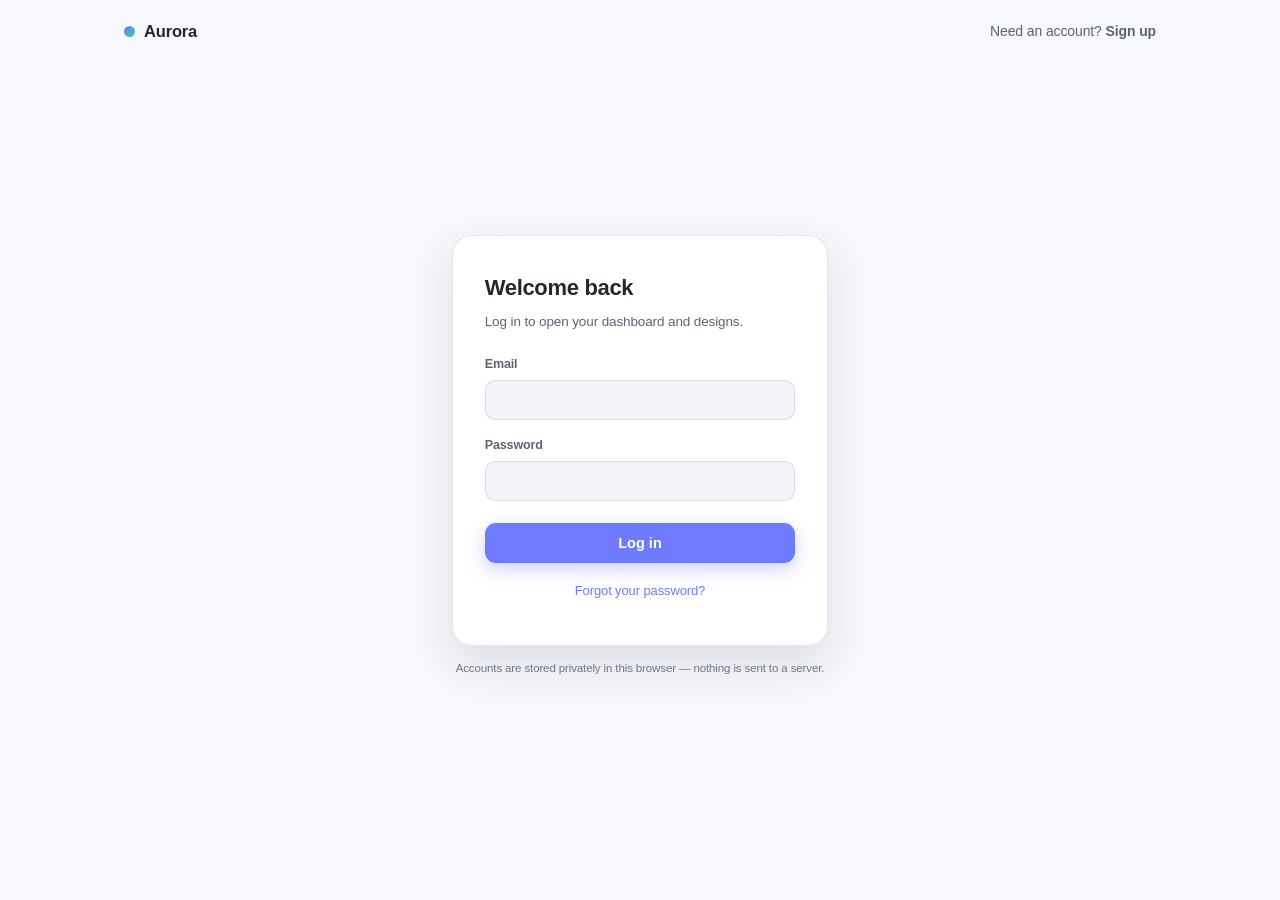
==== WebApp/dashboard.html @ ae80bba2 "Turn WebApp into a complete public site: landing, auth flow, dashboard - Sanitized for public use: r" ====
<!DOCTYPE html>
<html lang="en">
<head>
<meta charset="UTF-8">
<meta name="viewport" content="width=device-width, initial-scale=1.0">
<meta name="color-scheme" content="light dark">
<title>Dashboard — Aurora</title>
<link rel="stylesheet" href="aurora.css">
<script src="auth.js"></script>
</head>
<body>
<nav class="site-nav">
  <a class="brand" href="index.html"><span class="dot"></span>Aurora</a>
  <span class="grow"></span>
  <a class="nav-link" href="editor.html">Open editor</a>
  <button class="btn btn-ghost" id="signout" style="padding:8px 16px;font-size:13px;">Sign out</button>
</nav>

<main class="dash">
  <div class="dash-hero">
    <h1 id="greeting">Welcome</h1>
    <p>Everything you build is saved automatically in this browser.</p>
  </div>

  <div class="stat-row" aria-label="Your workspace at a glance">
    <div class="stat"><div class="num" id="stat-templates">0</div><div class="lbl">Saved templates</div></div>
    <div class="stat"><div class="num" id="stat-blocks">0</div><div class="lbl">Custom blocks</div></div>
    <div class="stat"><div class="num" id="stat-presets">0</div><div class="lbl">UTM presets</div></div>
    <div class="stat"><div class="num" id="stat-tabs">0</div><div class="lbl">Open files</div></div>
  </div>

  <div class="dash-section-label">Create</div>
  <div class="action-grid">
    <a class="action-card" href="editor.html">
      <span class="ico"><svg viewBox="0 0 24 24" fill="none" stroke="currentColor" stroke-width="1.8"><rect x="3" y="4" width="18" height="16" rx="2.5"/><path d="M3 9h18M8 13h4" stroke-linecap="round"/></svg></span>
      <h3>Visual builder</h3>
      <p>Drag-and-drop blocks — hero, products, buttons — no HTML needed.</p>
    </a>
    <a class="action-card" href="editor.html">
      <span class="ico"><svg viewBox="0 0 24 24" fill="none" stroke="currentColor" stroke-width="1.8"><path d="M8 4l-5 8 5 8M16 4l5 8-5 8" stroke-linecap="round" stroke-linejoin="round"/></svg></span>
      <h3>Code editor</h3>
      <p>Full HTML/CSS/JS editing with IntelliSense and live preview.</p>
    </a>
    <a class="action-card" href="editor.html">
      <span class="ico"><svg viewBox="0 0 24 24" fill="none" stroke="currentColor" stroke-width="1.8"><rect x="3" y="3" width="7" height="7" rx="1.6"/><rect x="14" y="3" width="7" height="7" rx="1.6"/><rect x="3" y="14" width="7" height="7" rx="1.6"/><rect x="14" y="14" width="7" height="7" rx="1.6"/></svg></span>
      <h3>Template library</h3>
      <p>Start from a professional layout, or reuse one of your saved designs.</p>
    </a>
    <a class="action-card" href="editor.html">
      <span class="ico"><svg viewBox="0 0 24 24" fill="none" stroke="currentColor" stroke-width="1.8"><path d="M10 14a5 5 0 007.1 0l2.4-2.4a5 5 0 00-7.1-7.1L11 5.9M14 10a5 5 0 00-7.1 0l-2.4 2.4a5 5 0 007.1 7.1L13 18.1" stroke-linecap="round"/></svg></span>
      <h3>UTM builder</h3>
      <p>Generate consistent campaign links with your saved presets.</p>
    </a>
  </div>

  <div class="dash-section-label">Account</div>
  <div class="account-row">
    <span class="avatar" id="avatar">A</span>
    <div class="grow">
      <div class="name" id="acct-name">—</div>
      <div class="email" id="acct-email">—</div>
    </div>
    <button class="btn btn-ghost" id="signout2" style="padding:8px 16px;font-size:13px;">Sign out</button>
  </div>
</main>

<footer class="site-footer">
  <span>Aurora — the zero-install email studio.</span>
  <a href="https://github.com/Badyyan/HTML-editor" rel="noopener">Source on GitHub</a>
</footer>

<script>
(function () {
  const session = AuroraAuth.requireAuth('dashboard.html');
  if (!session) return;

  document.getElementById('greeting').textContent =
    `Welcome back, ${session.name.split(' ')[0]}`;
  document.getElementById('acct-name').textContent = session.name;
  document.getElementById('acct-email').textContent = session.email;
  document.getElementById('avatar').textContent =
    (session.name.trim()[0] || 'A').toUpperCase();

  // Workspace stats come from the editor's own store.
  let store = {};
  try { store = JSON.parse(localStorage.getItem('aurora-editor.v1') || '{}'); } catch {}
  document.getElementById('stat-templates').textContent = (store.templates || []).length;
  document.getElementById('stat-blocks').textContent = (store.myBlocks || []).length;
  document.getElementById('stat-presets').textContent = (store.utmPresets || []).length;
  document.getElementById('stat-tabs').textContent = (store.session?.tabs || []).length;

  const signOut = () => { AuroraAuth.logout(); location.href = 'index.html'; };
  document.getElementById('signout').addEventListener('click', signOut);
  document.getElementById('signout2').addEventListener('click', signOut);
})();
</script>
</body>
</html>
---- WebApp/aurora.css ----
/* Aurora site styles — shared by landing, auth, and dashboard pages.
   Same token system as the editor so the whole product feels like one thing. */

:root {
  --accent: #6e7bff;
  --accent-hover: #5b69f2;
  --accent-ink: #ffffff;
  --live: #35d0a0;
  --warn: #f2b84b;
  --danger: #ef6b6b;
  --ui-font: -apple-system, BlinkMacSystemFont, "SF Pro Text", "Segoe UI", Roboto, sans-serif;
  --code-font: ui-monospace, "SF Mono", SFMono-Regular, Menlo, Consolas, monospace;
}

:root, :root[data-theme="dark"] {
  --bg: #101218;
  --bg-deep: #0b0d12;
  --fg: #d9dfe8;
  --fg-dim: #8b93a3;
  --panel: #191c24;
  --border: rgba(255, 255, 255, 0.09);
  --field: #13161d;
  --shadow: 0 18px 48px rgba(0, 0, 0, 0.45);
}
@media (prefers-color-scheme: light) {
  :root:not([data-theme]) {
    --bg: #f7f8fc;
    --bg-deep: #eef0f7;
    --fg: #23272f;
    --fg-dim: #5b6472;
    --panel: #ffffff;
    --border: rgba(18, 22, 32, 0.1);
    --field: #f2f4f9;
    --shadow: 0 18px 44px rgba(24, 28, 40, 0.12);
  }
}
:root[data-theme="light"] {
  --bg: #f7f8fc;
  --bg-deep: #eef0f7;
  --fg: #23272f;
  --fg-dim: #5b6472;
  --panel: #ffffff;
  --border: rgba(18, 22, 32, 0.1);
  --field: #f2f4f9;
  --shadow: 0 18px 44px rgba(24, 28, 40, 0.12);
}

* { box-sizing: border-box; }
html, body { margin: 0; min-height: 100%; }
body {
  font-family: var(--ui-font);
  font-size: 15px;
  letter-spacing: -0.008em;
  line-height: 1.6;
  color: var(--fg);
  background: var(--bg);
  -webkit-font-smoothing: antialiased;
}
a { color: var(--accent); text-decoration: none; }
a:hover { text-decoration: underline; }

@media (prefers-reduced-motion: reduce) {
  *, *::before, *::after { animation-duration: 0.001ms !important; transition-duration: 0.001ms !important; }
}
:focus-visible { outline: 2px solid var(--accent); outline-offset: 2px; border-radius: 4px; }

/* ---------- Buttons ---------- */
.btn {
  display: inline-flex; align-items: center; justify-content: center; gap: 8px;
  padding: 11px 22px; border-radius: 11px; border: 1px solid transparent;
  font-size: 14.5px; font-weight: 600; cursor: pointer; white-space: nowrap;
  text-decoration: none !important;
  transition: background 0.16s ease, border-color 0.16s ease, transform 0.12s ease, box-shadow 0.16s ease;
}
.btn:active { transform: scale(0.97); }
.btn-primary {
  background: var(--accent); color: var(--accent-ink);
  box-shadow: 0 6px 18px color-mix(in srgb, var(--accent) 35%, transparent);
}
.btn-primary:hover { background: var(--accent-hover); }
.btn-ghost {
  background: transparent; color: var(--fg); border-color: var(--border);
}
.btn-ghost:hover { border-color: var(--fg-dim); background: color-mix(in srgb, var(--fg) 5%, transparent); }
.btn-block { width: 100%; }
.btn svg { width: 16px; height: 16px; }

/* ---------- Site nav ---------- */
.site-nav {
  display: flex; align-items: center; gap: 14px;
  max-width: 1080px; margin: 0 auto; padding: 18px 24px;
}
.brand {
  display: inline-flex; align-items: center; gap: 9px;
  font-weight: 750; font-size: 16.5px; letter-spacing: -0.01em;
  color: var(--fg); text-decoration: none !important;
}
.brand .dot {
  width: 11px; height: 11px; border-radius: 50%;
  background: linear-gradient(135deg, var(--accent), var(--live)); flex: none;
}
.site-nav .grow { flex: 1; }
.site-nav .nav-link { color: var(--fg-dim); font-size: 14px; font-weight: 500; }
.site-nav .nav-link:hover { color: var(--fg); text-decoration: none; }

/* ---------- Auth card ---------- */
.auth-wrap {
  min-height: calc(100vh - 76px);
  display: grid; place-items: center; padding: 28px 20px 64px;
}
.auth-card {
  width: min(400px, 100%);
  background: var(--panel);
  border: 1px solid var(--border);
  border-radius: 20px;
  box-shadow: var(--shadow);
  padding: 34px 32px 30px;
  animation: card-in 0.34s cubic-bezier(0.16, 1, 0.3, 1);
}
@keyframes card-in {
  from { opacity: 0; transform: translateY(12px) scale(0.98); }
  to { opacity: 1; transform: none; }
}
.auth-card h1 { font-size: 22px; font-weight: 700; letter-spacing: -0.015em; margin: 0 0 6px; }
.auth-card .sub { color: var(--fg-dim); font-size: 13.5px; margin: 0 0 22px; }
.field-label { display: block; font-size: 12.5px; font-weight: 600; color: var(--fg-dim); margin: 15px 0 6px; }
.field-input {
  width: 100%; padding: 11px 13px;
  background: var(--field); color: var(--fg);
  border: 1px solid var(--border); border-radius: 10px;
  font-size: 14.5px; font-family: inherit;
  transition: border-color 0.15s ease, box-shadow 0.15s ease;
}
.field-input:focus {
  outline: none; border-color: var(--accent);
  box-shadow: 0 0 0 3.5px color-mix(in srgb, var(--accent) 20%, transparent);
}
.auth-card .btn-block { margin-top: 22px; }
.auth-alt { text-align: center; font-size: 13px; color: var(--fg-dim); margin-top: 18px; }
.auth-msg {
  display: none; margin-top: 16px; padding: 11px 13px; border-radius: 10px;
  font-size: 13px; line-height: 1.5;
}
.auth-msg.error {
  display: block;
  background: color-mix(in srgb, var(--danger) 12%, transparent);
  border: 1px solid color-mix(in srgb, var(--danger) 35%, transparent);
  color: var(--fg);
}
.auth-msg.ok {
  display: block;
  background: color-mix(in srgb, var(--live) 12%, transparent);
  border: 1px solid color-mix(in srgb, var(--live) 35%, transparent);
  color: var(--fg);
}
.auth-msg code {
  font-family: var(--code-font); font-size: 16px; letter-spacing: 0.15em;
  display: inline-block; padding: 2px 8px; border-radius: 6px;
  background: color-mix(in srgb, var(--fg) 8%, transparent);
}
.demo-note {
  max-width: 400px; margin: 14px auto 0; text-align: center;
  font-size: 11.5px; color: var(--fg-dim); line-height: 1.55; opacity: 0.85;
}

/* ---------- Dashboard ---------- */
.dash {
  max-width: 1080px; margin: 0 auto; padding: 8px 24px 72px;
}
.dash-hero { margin: 26px 0 8px; }
.dash-hero h1 { font-size: 26px; font-weight: 750; letter-spacing: -0.02em; margin: 0; }
.dash-hero p { color: var(--fg-dim); margin: 6px 0 0; font-size: 14.5px; }
.stat-row {
  display: grid; grid-template-columns: repeat(auto-fit, minmax(150px, 1fr));
  gap: 14px; margin: 26px 0;
}
.stat {
  background: var(--panel); border: 1px solid var(--border); border-radius: 16px;
  padding: 18px 20px;
}
.stat .num { font-size: 26px; font-weight: 750; letter-spacing: -0.02em; font-variant-numeric: tabular-nums; }
.stat .lbl { font-size: 12px; color: var(--fg-dim); font-weight: 600; text-transform: uppercase; letter-spacing: 0.05em; margin-top: 2px; }
.action-grid {
  display: grid; grid-template-columns: repeat(auto-fit, minmax(230px, 1fr));
  gap: 14px; margin-top: 8px;
}
.action-card {
  display: block; background: var(--panel); border: 1px solid var(--border);
  border-radius: 18px; padding: 22px; color: var(--fg);
  text-decoration: none !important; cursor: pointer;
  transition: border-color 0.16s ease, transform 0.16s ease, box-shadow 0.16s ease;
}
.action-card:hover {
  border-color: color-mix(in srgb, var(--accent) 55%, transparent);
  transform: translateY(-2px); box-shadow: var(--shadow);
}
.action-card .ico {
  width: 40px; height: 40px; border-radius: 12px;
  display: flex; align-items: center; justify-content: center;
  background: color-mix(in srgb, var(--accent) 14%, transparent);
  color: var(--accent); margin-bottom: 14px;
}
.action-card .ico svg { width: 20px; height: 20px; }
.action-card h3 { margin: 0 0 4px; font-size: 15.5px; font-weight: 650; }
.action-card p { margin: 0; font-size: 13px; color: var(--fg-dim); line-height: 1.5; }
.dash-section-label {
  font-size: 11.5px; font-weight: 700; letter-spacing: 0.07em; text-transform: uppercase;
  color: var(--fg-dim); margin: 34px 0 12px;
}
.account-row {
  display: flex; align-items: center; gap: 14px; flex-wrap: wrap;
  background: var(--panel); border: 1px solid var(--border);
  border-radius: 16px; padding: 16px 20px;
}
.avatar {
  width: 42px; height: 42px; border-radius: 50%; flex: none;
  display: flex; align-items: center; justify-content: center;
  background: linear-gradient(135deg, var(--accent), var(--live));
  color: #fff; font-weight: 700; font-size: 16px;
}
.account-row .grow { flex: 1; min-width: 0; }
.account-row .name { font-weight: 650; font-size: 14.5px; }
.account-row .email { font-size: 12.5px; color: var(--fg-dim); overflow: hidden; text-overflow: ellipsis; }

/* ---------- Footer ---------- */
.site-footer {
  border-top: 1px solid var(--border);
  padding: 26px 24px; margin-top: 40px;
  display: flex; gap: 16px; align-items: center; justify-content: center;
  font-size: 12.5px; color: var(--fg-dim); flex-wrap: wrap; text-align: center;
}
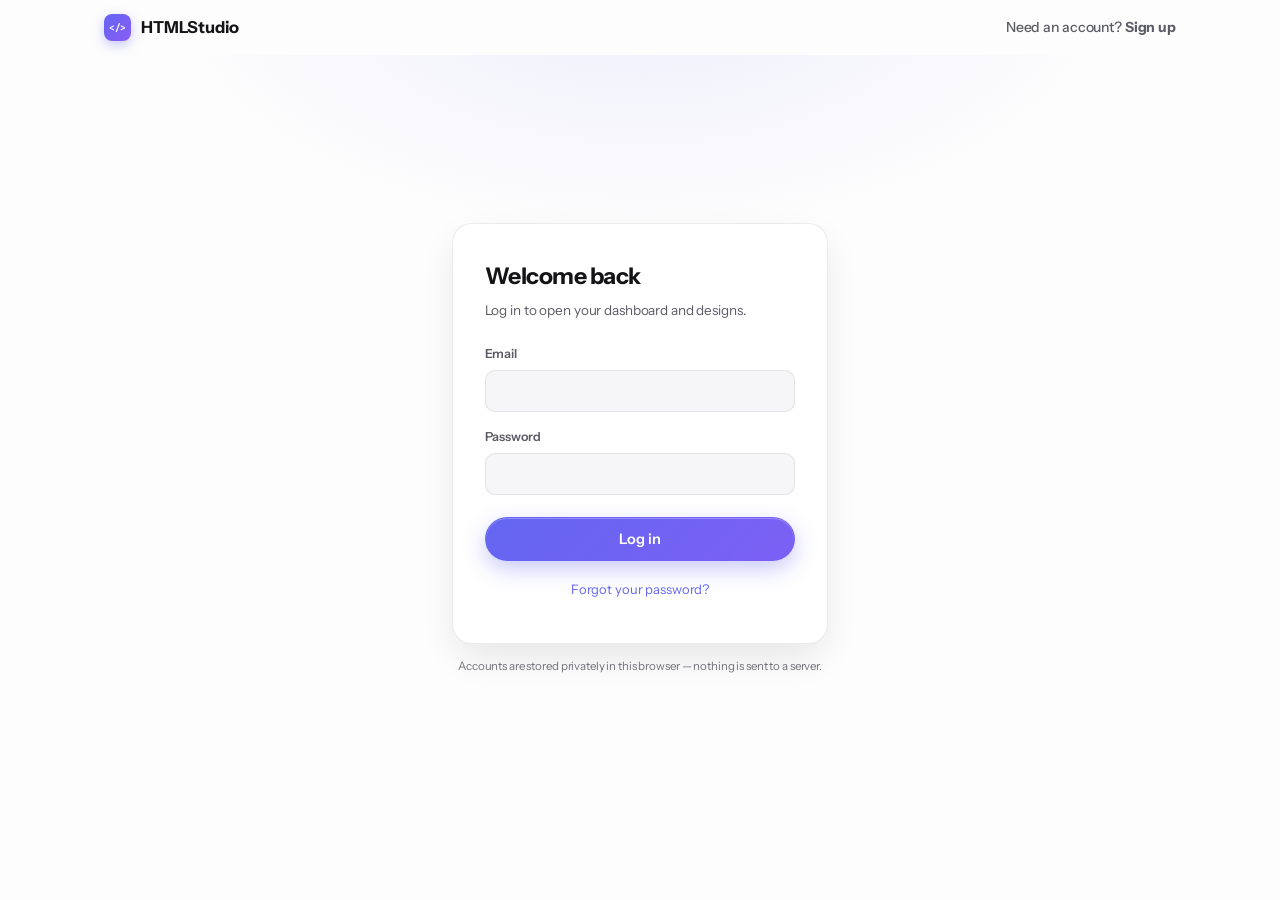
==== commit bae14fe7: "Apply HTMLStudio redesign from Claude Design package Integrates the user-provided design pass after " ====
--- a/WebApp/dashboard.html
+++ b/WebApp/dashboard.html
@@ -4,82 +4,242 @@
 <meta charset="UTF-8">
 <meta name="viewport" content="width=device-width, initial-scale=1.0">
 <meta name="color-scheme" content="light dark">
-<title>Dashboard — Aurora</title>
+<title>Dashboard — HTMLStudio</title>
 <link rel="stylesheet" href="aurora.css">
 <script src="auth.js"></script>
+<script>
+  // Apply saved theme before first paint to avoid a flash.
+  (function () {
+    try {
+      const t = localStorage.getItem('aurora-theme');
+      if (t === 'dark' || t === 'light') document.documentElement.dataset.theme = t;
+    } catch (e) {}
+  })();
+</script>
+<style>
+  body { background: var(--bg-deep); }
+
+  .shell { display: flex; min-height: 100vh; }
+
+  /* ---------- Sidebar ---------- */
+  .sidebar {
+    width: 240px; flex: none; display: flex; flex-direction: column;
+    background: var(--panel); border-right: 1px solid var(--border);
+    position: sticky; top: 0; height: 100vh;
+    transition: background 0.35s ease;
+  }
+  .sidebar .brand { padding: 18px 20px 14px; }
+  .side-nav { padding: 4px 12px; display: flex; flex-direction: column; gap: 2px; }
+  .side-link {
+    display: flex; align-items: center; gap: 11px;
+    padding: 8px 10px; border-radius: 10px;
+    font-size: 13.5px; font-weight: 500; color: var(--fg-dim);
+    text-decoration: none !important;
+    transition: background 0.18s ease, color 0.18s ease;
+  }
+  .side-link:hover { background: var(--hover); color: var(--fg); }
+  .side-link.active { background: var(--hover); color: var(--fg); font-weight: 600; }
+  .side-link svg { width: 16px; height: 16px; flex: none; }
+  .side-link.active svg { color: var(--accent); }
+  .side-sep { height: 1px; background: var(--border); margin: 10px 22px; }
+  .side-label {
+    font-size: 11px; font-weight: 600; letter-spacing: 0.08em; text-transform: uppercase;
+    color: var(--fg-faint); margin: 4px 0 6px; padding: 0 22px;
+  }
+  .side-foot { margin-top: auto; padding: 12px; display: flex; flex-direction: column; gap: 10px; }
+  .side-account {
+    display: flex; align-items: center; gap: 10px; padding: 6px 6px;
+    border-radius: 12px;
+  }
+  .side-account .avatar { width: 32px; height: 32px; font-size: 12.5px; }
+  .side-account .meta { flex: 1; min-width: 0; }
+  .side-account .name { font-size: 13px; font-weight: 600; white-space: nowrap; overflow: hidden; text-overflow: ellipsis; }
+  .side-account .email { font-size: 11px; color: var(--fg-faint); white-space: nowrap; overflow: hidden; text-overflow: ellipsis; }
+  .theme-toggle { width: 100%; justify-content: flex-start; border-radius: 11px; }
+  .theme-toggle .track { margin-left: auto; }
+
+  /* ---------- Main ---------- */
+  .main { flex: 1; min-width: 0; padding: 30px 28px 56px; max-width: 1120px; }
+  .main-head {
+    display: flex; align-items: flex-end; justify-content: space-between;
+    gap: 20px; flex-wrap: wrap; animation: rise 0.5s both;
+  }
+  .main-head h1 { font-size: 26px; font-weight: 700; letter-spacing: -0.02em; margin: 0 0 6px; }
+  .main-head p { color: var(--fg-dim); margin: 0; font-size: 13.5px; }
+  .new-email {
+    display: inline-flex; align-items: center; gap: 8px;
+    background: var(--grad); color: #fff; font-size: 13.5px; font-weight: 600;
+    padding: 10px 20px; border-radius: 11px; text-decoration: none !important;
+    box-shadow: 0 4px 14px rgba(99, 102, 241, 0.35);
+    transition: transform 0.18s ease, box-shadow 0.18s ease;
+  }
+  .new-email:hover { transform: translateY(-1px); box-shadow: 0 8px 20px rgba(99, 102, 241, 0.45); }
+
+  @keyframes rise { from { opacity: 0; transform: translateY(14px); } to { opacity: 1; transform: none; } }
+  .stat-row { animation: rise 0.5s 0.06s both; }
+  .create-zone { animation: rise 0.5s 0.12s both; }
+  .account-zone { animation: rise 0.5s 0.18s both; }
+
+  /* AI-adjacent tip card (honest: links to the template library) */
+  .tip-card {
+    border: 1px solid rgba(99, 102, 241, 0.3); border-radius: 14px; padding: 16px 18px;
+    background: linear-gradient(135deg, rgba(99, 102, 241, 0.07), rgba(192, 132, 252, 0.06));
+    display: flex; gap: 12px; align-items: flex-start; margin: 0 0 4px;
+  }
+  .tip-card .spark {
+    width: 30px; height: 30px; border-radius: 9px; flex: none;
+    background: var(--grad); display: grid; place-items: center;
+  }
+  .tip-card b { font-size: 13.5px; font-weight: 600; display: block; }
+  .tip-card p { margin: 2px 0 0; font-size: 12.5px; color: var(--fg-dim); line-height: 1.5; }
+
+  @media (max-width: 760px) {
+    .shell { flex-direction: column; }
+    .sidebar { width: 100%; height: auto; position: static; flex-direction: row; align-items: center; flex-wrap: wrap; }
+    .sidebar .brand { padding: 12px 16px; }
+    .side-nav { flex-direction: row; flex-wrap: wrap; }
+    .side-sep, .side-label { display: none; }
+    .side-foot { margin: 0 0 0 auto; flex-direction: row; align-items: center; }
+    .theme-toggle { width: auto; }
+  }
+</style>
 </head>
 <body>
-<nav class="site-nav">
-  <a class="brand" href="index.html"><span class="dot"></span>Aurora</a>
-  <span class="grow"></span>
-  <a class="nav-link" href="editor.html">Open editor</a>
-  <button class="btn btn-ghost" id="signout" style="padding:8px 16px;font-size:13px;">Sign out</button>
-</nav>
-
-<main class="dash">
-  <div class="dash-hero">
-    <h1 id="greeting">Welcome</h1>
-    <p>Everything you build is saved automatically in this browser.</p>
-  </div>
-
-  <div class="stat-row" aria-label="Your workspace at a glance">
-    <div class="stat"><div class="num" id="stat-templates">0</div><div class="lbl">Saved templates</div></div>
-    <div class="stat"><div class="num" id="stat-blocks">0</div><div class="lbl">Custom blocks</div></div>
-    <div class="stat"><div class="num" id="stat-presets">0</div><div class="lbl">UTM presets</div></div>
-    <div class="stat"><div class="num" id="stat-tabs">0</div><div class="lbl">Open files</div></div>
-  </div>
-
-  <div class="dash-section-label">Create</div>
-  <div class="action-grid">
-    <a class="action-card" href="editor.html">
-      <span class="ico"><svg viewBox="0 0 24 24" fill="none" stroke="currentColor" stroke-width="1.8"><rect x="3" y="4" width="18" height="16" rx="2.5"/><path d="M3 9h18M8 13h4" stroke-linecap="round"/></svg></span>
-      <h3>Visual builder</h3>
-      <p>Drag-and-drop blocks — hero, products, buttons — no HTML needed.</p>
-    </a>
-    <a class="action-card" href="editor.html">
-      <span class="ico"><svg viewBox="0 0 24 24" fill="none" stroke="currentColor" stroke-width="1.8"><path d="M8 4l-5 8 5 8M16 4l5 8-5 8" stroke-linecap="round" stroke-linejoin="round"/></svg></span>
-      <h3>Code editor</h3>
-      <p>Full HTML/CSS/JS editing with IntelliSense and live preview.</p>
-    </a>
-    <a class="action-card" href="editor.html">
-      <span class="ico"><svg viewBox="0 0 24 24" fill="none" stroke="currentColor" stroke-width="1.8"><rect x="3" y="3" width="7" height="7" rx="1.6"/><rect x="14" y="3" width="7" height="7" rx="1.6"/><rect x="3" y="14" width="7" height="7" rx="1.6"/><rect x="14" y="14" width="7" height="7" rx="1.6"/></svg></span>
-      <h3>Template library</h3>
-      <p>Start from a professional layout, or reuse one of your saved designs.</p>
-    </a>
-    <a class="action-card" href="editor.html">
-      <span class="ico"><svg viewBox="0 0 24 24" fill="none" stroke="currentColor" stroke-width="1.8"><path d="M10 14a5 5 0 007.1 0l2.4-2.4a5 5 0 00-7.1-7.1L11 5.9M14 10a5 5 0 00-7.1 0l-2.4 2.4a5 5 0 007.1 7.1L13 18.1" stroke-linecap="round"/></svg></span>
-      <h3>UTM builder</h3>
-      <p>Generate consistent campaign links with your saved presets.</p>
-    </a>
-  </div>
-
-  <div class="dash-section-label">Account</div>
-  <div class="account-row">
-    <span class="avatar" id="avatar">A</span>
-    <div class="grow">
-      <div class="name" id="acct-name">—</div>
-      <div class="email" id="acct-email">—</div>
-    </div>
-    <button class="btn btn-ghost" id="signout2" style="padding:8px 16px;font-size:13px;">Sign out</button>
-  </div>
-</main>
-
-<footer class="site-footer">
-  <span>Aurora — the zero-install email studio.</span>
-  <a href="https://github.com/Badyyan/HTML-editor" rel="noopener">Source on GitHub</a>
-</footer>
+<div class="shell">
+
+  <aside class="sidebar">
+    <a class="brand" href="index.html"><span class="dot"></span>HTMLStudio</a>
+
+    <nav class="side-nav" aria-label="Workspace">
+      <a class="side-link active" href="dashboard.html">
+        <svg viewBox="0 0 24 24" fill="none" stroke="currentColor" stroke-width="2" stroke-linecap="round" stroke-linejoin="round"><path d="M3 10.5L12 3l9 7.5"/><path d="M5 9.5V21h14V9.5"/></svg>
+        Overview
+      </a>
+      <a class="side-link" href="editor.html">
+        <svg viewBox="0 0 24 24" fill="none" stroke="currentColor" stroke-width="2" stroke-linecap="round" stroke-linejoin="round"><rect x="3" y="4" width="18" height="16" rx="2.5"/><path d="M3 9h18M8 13h4"/></svg>
+        Visual builder
+      </a>
+      <a class="side-link" href="editor.html">
+        <svg viewBox="0 0 24 24" fill="none" stroke="currentColor" stroke-width="2" stroke-linecap="round" stroke-linejoin="round"><path d="M8 4l-5 8 5 8M16 4l5 8-5 8"/></svg>
+        Code editor
+      </a>
+      <a class="side-link" href="editor.html">
+        <svg viewBox="0 0 24 24" fill="none" stroke="currentColor" stroke-width="2" stroke-linecap="round" stroke-linejoin="round"><rect x="3" y="3" width="7" height="7" rx="1.6"/><rect x="14" y="3" width="7" height="7" rx="1.6"/><rect x="3" y="14" width="7" height="7" rx="1.6"/><rect x="14" y="14" width="7" height="7" rx="1.6"/></svg>
+        Templates
+      </a>
+      <a class="side-link" href="editor.html">
+        <svg viewBox="0 0 24 24" fill="none" stroke="currentColor" stroke-width="2" stroke-linecap="round"><path d="M10 14a5 5 0 007.1 0l2.4-2.4a5 5 0 00-7.1-7.1L11 5.9M14 10a5 5 0 00-7.1 0l-2.4 2.4a5 5 0 007.1 7.1L13 18.1"/></svg>
+        UTM builder
+      </a>
+    </nav>
+
+    <div class="side-sep"></div>
+    <div class="side-label">Project</div>
+    <nav class="side-nav" aria-label="Project">
+      <a class="side-link" href="https://github.com/Badyyan/HTML-editor" rel="noopener">
+        <svg viewBox="0 0 24 24" fill="currentColor"><path d="M12 2a10 10 0 0 0-3.16 19.49c.5.09.68-.22.68-.48v-1.7c-2.78.6-3.37-1.34-3.37-1.34-.45-1.16-1.11-1.47-1.11-1.47-.91-.62.07-.6.07-.6 1 .07 1.53 1.03 1.53 1.03.9 1.52 2.34 1.08 2.91.83.09-.65.35-1.09.63-1.34-2.22-.25-4.55-1.11-4.55-4.94 0-1.09.39-1.98 1.03-2.68-.1-.25-.45-1.27.1-2.64 0 0 .84-.27 2.75 1.02a9.58 9.58 0 0 1 5 0c1.91-1.3 2.75-1.02 2.75-1.02.55 1.37.2 2.39.1 2.64.64.7 1.03 1.59 1.03 2.68 0 3.84-2.34 4.68-4.57 4.93.36.31.68.92.68 1.85V21c0 .27.18.58.69.48A10 10 0 0 0 12 2z"/></svg>
+        Source on GitHub
+      </a>
+    </nav>
+
+    <div class="side-foot">
+      <button class="theme-toggle" id="theme-toggle" type="button" aria-label="Toggle dark mode">
+        <span id="theme-label">Light mode</span>
+        <span class="track"><span class="knob"></span></span>
+      </button>
+      <div class="side-account">
+        <span class="avatar" id="avatar">A</span>
+        <span class="meta">
+          <span class="name" id="acct-name">—</span><br>
+          <span class="email" id="acct-email">—</span>
+        </span>
+        <button class="btn btn-ghost" id="signout" style="padding:6px 12px;font-size:12px;border-radius:9px;">Sign out</button>
+      </div>
+    </div>
+  </aside>
+
+  <main class="main">
+    <div class="main-head">
+      <div>
+        <h1 id="greeting">Welcome</h1>
+        <p>Everything you build is saved automatically in this browser.</p>
+      </div>
+      <a class="new-email" href="editor.html">
+        <svg width="13" height="13" viewBox="0 0 24 24" fill="none" stroke="currentColor" stroke-width="2.5" stroke-linecap="round"><line x1="12" y1="5" x2="12" y2="19"/><line x1="5" y1="12" x2="19" y2="12"/></svg>
+        New email
+      </a>
+    </div>
+
+    <div class="stat-row" aria-label="Your workspace at a glance">
+      <div class="stat"><div class="num" id="stat-templates">0</div><div class="lbl">Saved templates</div></div>
+      <div class="stat"><div class="num" id="stat-blocks">0</div><div class="lbl">Custom blocks</div></div>
+      <div class="stat"><div class="num" id="stat-presets">0</div><div class="lbl">UTM presets</div></div>
+      <div class="stat"><div class="num" id="stat-tabs">0</div><div class="lbl">Open files</div></div>
+    </div>
+
+    <div class="create-zone">
+      <div class="tip-card">
+        <span class="spark">
+          <svg width="14" height="14" viewBox="0 0 24 24" fill="#fff"><path d="M12 2l2.2 6.8L21 11l-6.8 2.2L12 20l-2.2-6.8L3 11l6.8-2.2z"/></svg>
+        </span>
+        <span>
+          <b>New here? Start from a template.</b>
+          <p>The library has professional starters for launches, newsletters, and promos — every block stays fully editable.</p>
+        </span>
+      </div>
+
+      <div class="dash-section-label">Create</div>
+      <div class="action-grid">
+        <a class="action-card" href="editor.html">
+          <span class="ico"><svg viewBox="0 0 24 24" fill="none" stroke="currentColor" stroke-width="1.8"><rect x="3" y="4" width="18" height="16" rx="2.5"/><path d="M3 9h18M8 13h4" stroke-linecap="round"/></svg></span>
+          <h3>Visual builder</h3>
+          <p>Drag-and-drop blocks — hero, products, buttons — no HTML needed.</p>
+        </a>
+        <a class="action-card" href="editor.html">
+          <span class="ico" style="background:rgba(139,92,246,0.1);color:var(--accent-2);"><svg viewBox="0 0 24 24" fill="none" stroke="currentColor" stroke-width="1.8"><path d="M8 4l-5 8 5 8M16 4l5 8-5 8" stroke-linecap="round" stroke-linejoin="round"/></svg></span>
+          <h3>Code editor</h3>
+          <p>Full HTML/CSS/JS editing with IntelliSense and live preview.</p>
+        </a>
+        <a class="action-card" href="editor.html">
+          <span class="ico" style="background:rgba(16,185,129,0.1);color:var(--live);"><svg viewBox="0 0 24 24" fill="none" stroke="currentColor" stroke-width="1.8"><rect x="3" y="3" width="7" height="7" rx="1.6"/><rect x="14" y="3" width="7" height="7" rx="1.6"/><rect x="3" y="14" width="7" height="7" rx="1.6"/><rect x="14" y="14" width="7" height="7" rx="1.6"/></svg></span>
+          <h3>Template library</h3>
+          <p>Start from a professional layout, or reuse one of your saved designs.</p>
+        </a>
+        <a class="action-card" href="editor.html">
+          <span class="ico" style="background:rgba(245,158,11,0.1);color:var(--warn);"><svg viewBox="0 0 24 24" fill="none" stroke="currentColor" stroke-width="1.8"><path d="M10 14a5 5 0 007.1 0l2.4-2.4a5 5 0 00-7.1-7.1L11 5.9M14 10a5 5 0 00-7.1 0l-2.4 2.4a5 5 0 007.1 7.1L13 18.1" stroke-linecap="round"/></svg></span>
+          <h3>UTM builder</h3>
+          <p>Generate consistent campaign links with your saved presets.</p>
+        </a>
+      </div>
+    </div>
+
+    <div class="account-zone">
+      <div class="dash-section-label">Account</div>
+      <div class="account-row">
+        <span class="avatar" id="avatar2" aria-hidden="true">A</span>
+        <div class="grow">
+          <div class="name" id="acct-name2">—</div>
+          <div class="email" id="acct-email2">—</div>
+        </div>
+        <button class="btn btn-ghost" id="signout2" style="padding:8px 16px;font-size:13px;">Sign out</button>
+      </div>
+    </div>
+  </main>
+</div>
 
 <script>
 (function () {
   const session = AuroraAuth.requireAuth('dashboard.html');
   if (!session) return;
 
-  document.getElementById('greeting').textContent =
-    `Welcome back, ${session.name.split(' ')[0]}`;
-  document.getElementById('acct-name').textContent = session.name;
-  document.getElementById('acct-email').textContent = session.email;
-  document.getElementById('avatar').textContent =
-    (session.name.trim()[0] || 'A').toUpperCase();
+  const first = session.name.split(' ')[0];
+  document.getElementById('greeting').textContent = `Welcome back, ${first}`;
+  const initial = (session.name.trim()[0] || 'A').toUpperCase();
+  for (const [id, val] of [
+    ['acct-name', session.name], ['acct-name2', session.name],
+    ['acct-email', session.email], ['acct-email2', session.email],
+    ['avatar', initial], ['avatar2', initial]
+  ]) document.getElementById(id).textContent = val;
 
   // Workspace stats come from the editor's own store.
   let store = {};
@@ -92,6 +252,19 @@
   const signOut = () => { AuroraAuth.logout(); location.href = 'index.html'; };
   document.getElementById('signout').addEventListener('click', signOut);
   document.getElementById('signout2').addEventListener('click', signOut);
+
+  // Dark mode toggle — shared with the editor via the same data-theme convention.
+  const label = document.getElementById('theme-label');
+  const syncLabel = () => {
+    label.textContent = document.documentElement.dataset.theme === 'dark' ? 'Dark mode' : 'Light mode';
+  };
+  syncLabel();
+  document.getElementById('theme-toggle').addEventListener('click', () => {
+    const next = document.documentElement.dataset.theme === 'dark' ? 'light' : 'dark';
+    document.documentElement.dataset.theme = next;
+    try { localStorage.setItem('aurora-theme', next); } catch (e) {}
+    syncLabel();
+  });
 })();
 </script>
 </body>
--- a/WebApp/aurora.css
+++ b/WebApp/aurora.css
@@ -1,52 +1,70 @@
 /* Aurora site styles — shared by landing, auth, and dashboard pages.
-   Same token system as the editor so the whole product feels like one thing. */
+   HTMLStudio design language: Instrument Sans/Serif, indigo→violet accents,
+   light-first with a dark theme. Same token names as before so every page
+   (and the editor) keeps working. */
+
+@import url("https://fonts.googleapis.com/css2?family=Instrument+Sans:wght@400;500;600;700&family=Instrument+Serif:ital@0;1&family=JetBrains+Mono:wght@400;500&display=swap");
 
 :root {
-  --accent: #6e7bff;
-  --accent-hover: #5b69f2;
+  --accent: #6366f1;
+  --accent-2: #8b5cf6;
+  --accent-hover: #4f46e5;
   --accent-ink: #ffffff;
-  --live: #35d0a0;
-  --warn: #f2b84b;
-  --danger: #ef6b6b;
-  --ui-font: -apple-system, BlinkMacSystemFont, "SF Pro Text", "Segoe UI", Roboto, sans-serif;
-  --code-font: ui-monospace, "SF Mono", SFMono-Regular, Menlo, Consolas, monospace;
-}
-
-:root, :root[data-theme="dark"] {
-  --bg: #101218;
-  --bg-deep: #0b0d12;
-  --fg: #d9dfe8;
-  --fg-dim: #8b93a3;
-  --panel: #191c24;
+  --grad: linear-gradient(135deg, var(--accent), var(--accent-2));
+  --live: #10b981;
+  --warn: #f59e0b;
+  --danger: #f43f5e;
+  --ui-font: "Instrument Sans", -apple-system, BlinkMacSystemFont, "Segoe UI", Roboto, sans-serif;
+  --serif-font: "Instrument Serif", Georgia, serif;
+  --code-font: "JetBrains Mono", ui-monospace, "SF Mono", Menlo, Consolas, monospace;
+}
+
+/* Light (default) */
+:root, :root[data-theme="light"] {
+  --bg: #fdfdfd;
+  --bg-deep: #f6f6f8;
+  --fg: #141417;
+  --fg-dim: #5b5b66;
+  --fg-faint: #9797a1;
+  --panel: #ffffff;
+  --border: rgba(20, 20, 23, 0.08);
+  --field: #f6f6f8;
+  --hover: rgba(20, 20, 23, 0.04);
+  --shadow: 0 16px 40px -8px rgba(20, 20, 23, 0.12);
+  --shadow-sm: 0 1px 3px rgba(20, 20, 23, 0.05);
+}
+:root[data-theme="dark"] {
+  --bg: #101014;
+  --bg-deep: #0b0b0e;
+  --fg: #f2f2f5;
+  --fg-dim: #a3a3ad;
+  --fg-faint: #6b6b76;
+  --panel: #17171c;
   --border: rgba(255, 255, 255, 0.09);
-  --field: #13161d;
-  --shadow: 0 18px 48px rgba(0, 0, 0, 0.45);
-}
-@media (prefers-color-scheme: light) {
+  --field: #1c1c22;
+  --hover: rgba(255, 255, 255, 0.05);
+  --shadow: 0 16px 40px -8px rgba(0, 0, 0, 0.5);
+  --shadow-sm: 0 1px 3px rgba(0, 0, 0, 0.3);
+}
+@media (prefers-color-scheme: dark) {
   :root:not([data-theme]) {
-    --bg: #f7f8fc;
-    --bg-deep: #eef0f7;
-    --fg: #23272f;
-    --fg-dim: #5b6472;
-    --panel: #ffffff;
-    --border: rgba(18, 22, 32, 0.1);
-    --field: #f2f4f9;
-    --shadow: 0 18px 44px rgba(24, 28, 40, 0.12);
+    --bg: #101014;
+    --bg-deep: #0b0b0e;
+    --fg: #f2f2f5;
+    --fg-dim: #a3a3ad;
+    --fg-faint: #6b6b76;
+    --panel: #17171c;
+    --border: rgba(255, 255, 255, 0.09);
+    --field: #1c1c22;
+    --hover: rgba(255, 255, 255, 0.05);
+    --shadow: 0 16px 40px -8px rgba(0, 0, 0, 0.5);
+    --shadow-sm: 0 1px 3px rgba(0, 0, 0, 0.3);
   }
-}
-:root[data-theme="light"] {
-  --bg: #f7f8fc;
-  --bg-deep: #eef0f7;
-  --fg: #23272f;
-  --fg-dim: #5b6472;
-  --panel: #ffffff;
-  --border: rgba(18, 22, 32, 0.1);
-  --field: #f2f4f9;
-  --shadow: 0 18px 44px rgba(24, 28, 40, 0.12);
 }
 
 * { box-sizing: border-box; }
 html, body { margin: 0; min-height: 100%; }
+html { scroll-behavior: smooth; }
 body {
   font-family: var(--ui-font);
   font-size: 15px;
@@ -55,49 +73,80 @@
   color: var(--fg);
   background: var(--bg);
   -webkit-font-smoothing: antialiased;
+  transition: background 0.35s ease, color 0.35s ease;
 }
 a { color: var(--accent); text-decoration: none; }
 a:hover { text-decoration: underline; }
+::selection { background: rgba(99, 102, 241, 0.18); }
 
 @media (prefers-reduced-motion: reduce) {
   *, *::before, *::after { animation-duration: 0.001ms !important; transition-duration: 0.001ms !important; }
 }
 :focus-visible { outline: 2px solid var(--accent); outline-offset: 2px; border-radius: 4px; }
+
+/* Serif italic accent used in headings across the site */
+.serif { font-family: var(--serif-font); font-style: italic; font-weight: 400; }
+.grad-text {
+  background: linear-gradient(100deg, var(--accent), var(--accent-2) 55%, #c084fc);
+  -webkit-background-clip: text; background-clip: text; color: transparent;
+}
 
 /* ---------- Buttons ---------- */
 .btn {
   display: inline-flex; align-items: center; justify-content: center; gap: 8px;
-  padding: 11px 22px; border-radius: 11px; border: 1px solid transparent;
-  font-size: 14.5px; font-weight: 600; cursor: pointer; white-space: nowrap;
+  padding: 12px 24px; border-radius: 999px; border: 1px solid transparent;
+  font-family: var(--ui-font); font-size: 14.5px; font-weight: 600; cursor: pointer; white-space: nowrap;
   text-decoration: none !important;
-  transition: background 0.16s ease, border-color 0.16s ease, transform 0.12s ease, box-shadow 0.16s ease;
+  transition: background 0.16s ease, border-color 0.16s ease, transform 0.15s ease, box-shadow 0.2s ease;
 }
 .btn:active { transform: scale(0.97); }
 .btn-primary {
-  background: var(--accent); color: var(--accent-ink);
-  box-shadow: 0 6px 18px color-mix(in srgb, var(--accent) 35%, transparent);
-}
-.btn-primary:hover { background: var(--accent-hover); }
+  background: var(--grad); background-size: 160% 160%; color: var(--accent-ink);
+  box-shadow: 0 8px 22px rgba(99, 102, 241, 0.35), inset 0 1px 0 rgba(255, 255, 255, 0.25);
+  animation: grad-shift 5s ease infinite;
+}
+.btn-primary:hover { transform: translateY(-1px); box-shadow: 0 12px 28px rgba(99, 102, 241, 0.45), inset 0 1px 0 rgba(255, 255, 255, 0.25); }
+.btn-primary:active { transform: scale(0.97); }
+@keyframes grad-shift { 0%, 100% { background-position: 0% 50%; } 50% { background-position: 100% 50%; } }
 .btn-ghost {
-  background: transparent; color: var(--fg); border-color: var(--border);
-}
-.btn-ghost:hover { border-color: var(--fg-dim); background: color-mix(in srgb, var(--fg) 5%, transparent); }
+  background: var(--panel); color: var(--fg); border-color: var(--border);
+  box-shadow: var(--shadow-sm);
+}
+.btn-ghost:hover { border-color: var(--fg-dim); transform: translateY(-1px); }
+.btn-dark { background: var(--fg); color: var(--bg); }
+.btn-dark:hover { transform: translateY(-1px); box-shadow: 0 8px 20px rgba(20, 20, 23, 0.25); }
 .btn-block { width: 100%; }
 .btn svg { width: 16px; height: 16px; }
 
 /* ---------- Site nav ---------- */
 .site-nav {
   display: flex; align-items: center; gap: 14px;
-  max-width: 1080px; margin: 0 auto; padding: 18px 24px;
+  max-width: 1120px; margin: 0 auto; padding: 14px 24px;
+}
+.site-nav.sticky {
+  position: sticky; top: 0; z-index: 50; max-width: none;
+  backdrop-filter: blur(16px); -webkit-backdrop-filter: blur(16px);
+  background: color-mix(in srgb, var(--bg) 72%, transparent);
+  border-bottom: 1px solid var(--border);
+}
+.site-nav.sticky .nav-inner {
+  display: flex; align-items: center; gap: 14px; flex: 1;
+  max-width: 1120px; margin: 0 auto;
 }
 .brand {
-  display: inline-flex; align-items: center; gap: 9px;
-  font-weight: 750; font-size: 16.5px; letter-spacing: -0.01em;
+  display: inline-flex; align-items: center; gap: 10px;
+  font-weight: 700; font-size: 16.5px; letter-spacing: -0.01em;
   color: var(--fg); text-decoration: none !important;
 }
 .brand .dot {
-  width: 11px; height: 11px; border-radius: 50%;
-  background: linear-gradient(135deg, var(--accent), var(--live)); flex: none;
+  width: 27px; height: 27px; border-radius: 8px; flex: none;
+  background: var(--grad);
+  box-shadow: 0 4px 12px rgba(99, 102, 241, 0.35);
+  display: inline-flex; align-items: center; justify-content: center;
+}
+.brand .dot::before {
+  content: "</>"; font-family: var(--code-font); font-size: 9.5px; font-weight: 700;
+  color: #fff; letter-spacing: -0.05em;
 }
 .site-nav .grow { flex: 1; }
 .site-nav .nav-link { color: var(--fg-dim); font-size: 14px; font-weight: 500; }
@@ -107,6 +156,9 @@
 .auth-wrap {
   min-height: calc(100vh - 76px);
   display: grid; place-items: center; padding: 28px 20px 64px;
+  background:
+    radial-gradient(700px 380px at 50% -10%, rgba(99, 102, 241, 0.10), transparent 70%),
+    var(--bg);
 }
 .auth-card {
   width: min(400px, 100%);
@@ -121,7 +173,7 @@
   from { opacity: 0; transform: translateY(12px) scale(0.98); }
   to { opacity: 1; transform: none; }
 }
-.auth-card h1 { font-size: 22px; font-weight: 700; letter-spacing: -0.015em; margin: 0 0 6px; }
+.auth-card h1 { font-size: 23px; font-weight: 700; letter-spacing: -0.02em; margin: 0 0 6px; }
 .auth-card .sub { color: var(--fg-dim); font-size: 13.5px; margin: 0 0 22px; }
 .field-label { display: block; font-size: 12.5px; font-weight: 600; color: var(--fg-dim); margin: 15px 0 6px; }
 .field-input {
@@ -133,7 +185,7 @@
 }
 .field-input:focus {
   outline: none; border-color: var(--accent);
-  box-shadow: 0 0 0 3.5px color-mix(in srgb, var(--accent) 20%, transparent);
+  box-shadow: 0 0 0 3.5px rgba(99, 102, 241, 0.18);
 }
 .auth-card .btn-block { margin-top: 22px; }
 .auth-alt { text-align: center; font-size: 13px; color: var(--fg-dim); margin-top: 18px; }
@@ -163,69 +215,112 @@
   font-size: 11.5px; color: var(--fg-dim); line-height: 1.55; opacity: 0.85;
 }
 
-/* ---------- Dashboard ---------- */
-.dash {
-  max-width: 1080px; margin: 0 auto; padding: 8px 24px 72px;
-}
+/* ---------- Dashboard (classic classes, restyled) ---------- */
+.dash { max-width: 1120px; margin: 0 auto; padding: 8px 24px 72px; }
 .dash-hero { margin: 26px 0 8px; }
-.dash-hero h1 { font-size: 26px; font-weight: 750; letter-spacing: -0.02em; margin: 0; }
+.dash-hero h1 { font-size: 26px; font-weight: 700; letter-spacing: -0.02em; margin: 0; }
 .dash-hero p { color: var(--fg-dim); margin: 6px 0 0; font-size: 14.5px; }
 .stat-row {
   display: grid; grid-template-columns: repeat(auto-fit, minmax(150px, 1fr));
   gap: 14px; margin: 26px 0;
 }
 .stat {
-  background: var(--panel); border: 1px solid var(--border); border-radius: 16px;
-  padding: 18px 20px;
-}
-.stat .num { font-size: 26px; font-weight: 750; letter-spacing: -0.02em; font-variant-numeric: tabular-nums; }
-.stat .lbl { font-size: 12px; color: var(--fg-dim); font-weight: 600; text-transform: uppercase; letter-spacing: 0.05em; margin-top: 2px; }
+  background: var(--panel); border: 1px solid var(--border); border-radius: 14px;
+  padding: 18px 20px; box-shadow: var(--shadow-sm);
+}
+.stat .num {
+  font-size: 27px; font-weight: 700; letter-spacing: -0.02em; font-variant-numeric: tabular-nums;
+  background: linear-gradient(120deg, var(--accent), var(--accent-2));
+  -webkit-background-clip: text; background-clip: text; color: transparent;
+}
+.stat .lbl { font-size: 11.5px; color: var(--fg-dim); font-weight: 600; text-transform: uppercase; letter-spacing: 0.06em; margin-top: 2px; }
 .action-grid {
   display: grid; grid-template-columns: repeat(auto-fit, minmax(230px, 1fr));
   gap: 14px; margin-top: 8px;
 }
 .action-card {
   display: block; background: var(--panel); border: 1px solid var(--border);
-  border-radius: 18px; padding: 22px; color: var(--fg);
-  text-decoration: none !important; cursor: pointer;
-  transition: border-color 0.16s ease, transform 0.16s ease, box-shadow 0.16s ease;
+  border-radius: 16px; padding: 22px; color: var(--fg);
+  text-decoration: none !important; cursor: pointer; box-shadow: var(--shadow-sm);
+  transition: border-color 0.18s ease, transform 0.18s ease, box-shadow 0.18s ease;
 }
 .action-card:hover {
   border-color: color-mix(in srgb, var(--accent) 55%, transparent);
-  transform: translateY(-2px); box-shadow: var(--shadow);
+  transform: translateY(-3px); box-shadow: var(--shadow);
 }
 .action-card .ico {
-  width: 40px; height: 40px; border-radius: 12px;
+  width: 38px; height: 38px; border-radius: 11px;
   display: flex; align-items: center; justify-content: center;
-  background: color-mix(in srgb, var(--accent) 14%, transparent);
+  background: rgba(99, 102, 241, 0.1);
   color: var(--accent); margin-bottom: 14px;
 }
-.action-card .ico svg { width: 20px; height: 20px; }
-.action-card h3 { margin: 0 0 4px; font-size: 15.5px; font-weight: 650; }
-.action-card p { margin: 0; font-size: 13px; color: var(--fg-dim); line-height: 1.5; }
+.action-card .ico svg { width: 19px; height: 19px; }
+.action-card h3 { margin: 0 0 4px; font-size: 15.5px; font-weight: 600; }
+.action-card p { margin: 0; font-size: 13px; color: var(--fg-dim); line-height: 1.55; }
 .dash-section-label {
   font-size: 11.5px; font-weight: 700; letter-spacing: 0.07em; text-transform: uppercase;
-  color: var(--fg-dim); margin: 34px 0 12px;
+  color: var(--fg-faint); margin: 34px 0 12px;
 }
 .account-row {
   display: flex; align-items: center; gap: 14px; flex-wrap: wrap;
   background: var(--panel); border: 1px solid var(--border);
-  border-radius: 16px; padding: 16px 20px;
+  border-radius: 16px; padding: 16px 20px; box-shadow: var(--shadow-sm);
 }
 .avatar {
   width: 42px; height: 42px; border-radius: 50%; flex: none;
   display: flex; align-items: center; justify-content: center;
-  background: linear-gradient(135deg, var(--accent), var(--live));
+  background: var(--grad);
   color: #fff; font-weight: 700; font-size: 16px;
 }
 .account-row .grow { flex: 1; min-width: 0; }
-.account-row .name { font-weight: 650; font-size: 14.5px; }
+.account-row .name { font-weight: 600; font-size: 14.5px; }
 .account-row .email { font-size: 12.5px; color: var(--fg-dim); overflow: hidden; text-overflow: ellipsis; }
+
+/* ---------- Theme toggle ---------- */
+.theme-toggle {
+  display: inline-flex; align-items: center; gap: 9px;
+  background: var(--panel); border: 1px solid var(--border); border-radius: 999px;
+  padding: 7px 13px; cursor: pointer; font-family: inherit;
+  font-size: 12.5px; font-weight: 600; color: var(--fg-dim);
+  transition: background 0.2s ease, border-color 0.2s ease;
+}
+.theme-toggle:hover { background: var(--hover); }
+.theme-toggle .track {
+  width: 30px; height: 17px; border-radius: 999px; position: relative; flex: none;
+  background: rgba(20, 20, 23, 0.18); transition: background 0.25s ease;
+}
+:root[data-theme="dark"] .theme-toggle .track { background: var(--grad); }
+.theme-toggle .knob {
+  position: absolute; top: 2px; left: 2px; width: 13px; height: 13px; border-radius: 50%;
+  background: #fff; box-shadow: 0 1px 3px rgba(0, 0, 0, 0.3); transition: left 0.25s ease;
+}
+:root[data-theme="dark"] .theme-toggle .knob { left: 15px; }
+
+/* ---------- Shared section scaffolding (landing) ---------- */
+.section { max-width: 1120px; margin: 0 auto; padding: 72px 24px 0; }
+.kicker {
+  font-size: 13px; font-weight: 600; letter-spacing: 0.1em; text-transform: uppercase;
+  color: var(--accent); margin: 0 0 14px;
+}
+.section > h2 {
+  font-size: clamp(28px, 3.6vw, 40px); font-weight: 700; letter-spacing: -0.03em;
+  line-height: 1.1; margin: 0 0 10px; text-wrap: balance;
+}
+.section > .section-sub { color: var(--fg-dim); margin: 0 0 36px; max-width: 60ch; font-size: 15px; }
+
+/* Scroll reveal (elements marked data-reveal are hidden by JS, then shown) */
+.reveal-init { opacity: 0; transform: translateY(24px); }
+.reveal-in {
+  opacity: 1; transform: translateY(0);
+  transition: opacity 0.7s cubic-bezier(0.2, 0.7, 0.2, 1), transform 0.7s cubic-bezier(0.2, 0.7, 0.2, 1);
+}
 
 /* ---------- Footer ---------- */
 .site-footer {
   border-top: 1px solid var(--border);
-  padding: 26px 24px; margin-top: 40px;
+  padding: 26px 24px; margin-top: 64px;
   display: flex; gap: 16px; align-items: center; justify-content: center;
   font-size: 12.5px; color: var(--fg-dim); flex-wrap: wrap; text-align: center;
 }
+.site-footer a { color: var(--fg-dim); }
+.site-footer a:hover { color: var(--accent); }
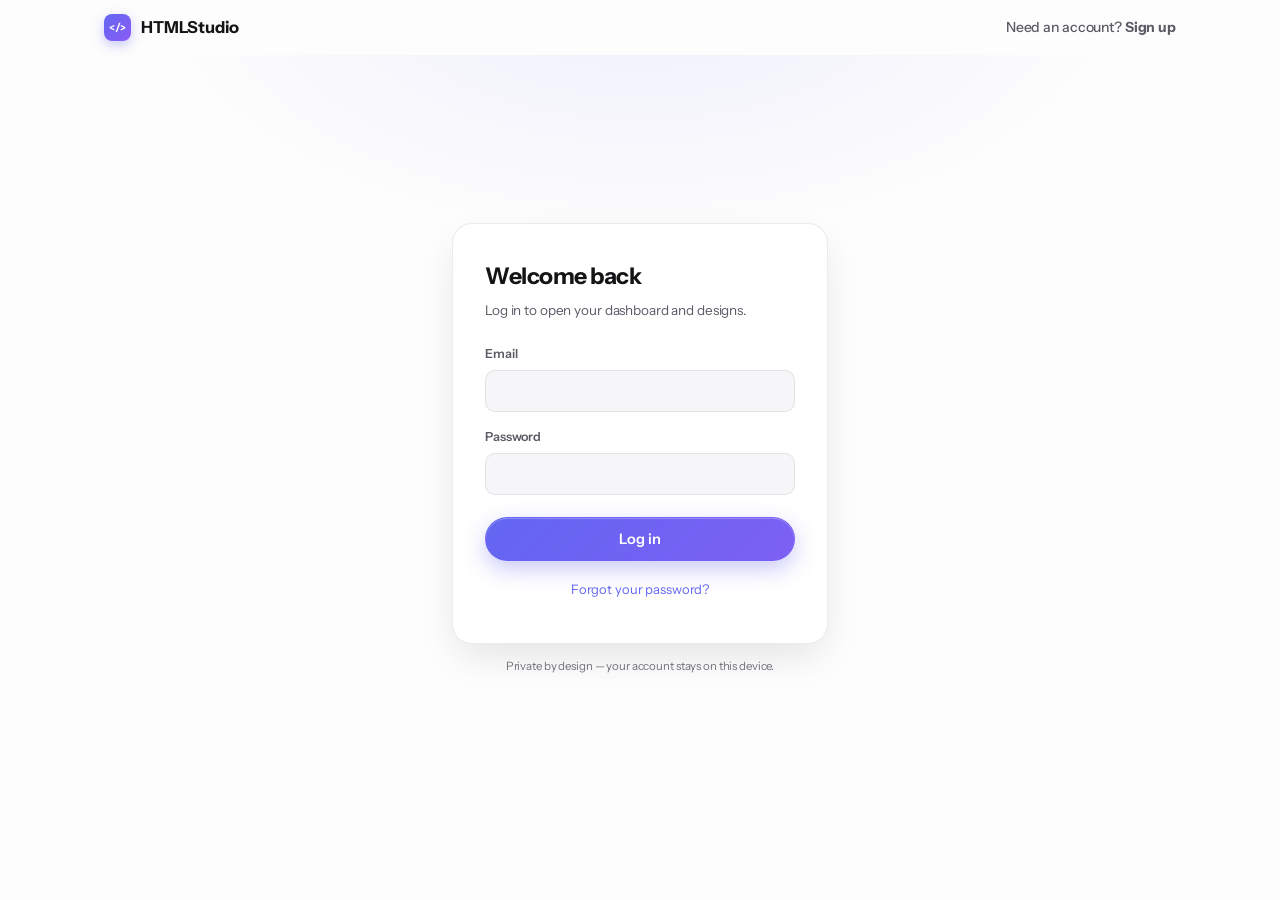
==== commit 6603555e: "Self-host UI webfonts and professionalize product copy Self-hosted webfonts (architecture improvemen" ====
--- a/WebApp/dashboard.html
+++ b/WebApp/dashboard.html
@@ -16,230 +16,78 @@
     } catch (e) {}
   })();
 </script>
-<style>
-  body { background: var(--bg-deep); }
-
-  .shell { display: flex; min-height: 100vh; }
-
-  /* ---------- Sidebar ---------- */
-  .sidebar {
-    width: 240px; flex: none; display: flex; flex-direction: column;
-    background: var(--panel); border-right: 1px solid var(--border);
-    position: sticky; top: 0; height: 100vh;
-    transition: background 0.35s ease;
-  }
-  .sidebar .brand { padding: 18px 20px 14px; }
-  .side-nav { padding: 4px 12px; display: flex; flex-direction: column; gap: 2px; }
-  .side-link {
-    display: flex; align-items: center; gap: 11px;
-    padding: 8px 10px; border-radius: 10px;
-    font-size: 13.5px; font-weight: 500; color: var(--fg-dim);
-    text-decoration: none !important;
-    transition: background 0.18s ease, color 0.18s ease;
-  }
-  .side-link:hover { background: var(--hover); color: var(--fg); }
-  .side-link.active { background: var(--hover); color: var(--fg); font-weight: 600; }
-  .side-link svg { width: 16px; height: 16px; flex: none; }
-  .side-link.active svg { color: var(--accent); }
-  .side-sep { height: 1px; background: var(--border); margin: 10px 22px; }
-  .side-label {
-    font-size: 11px; font-weight: 600; letter-spacing: 0.08em; text-transform: uppercase;
-    color: var(--fg-faint); margin: 4px 0 6px; padding: 0 22px;
-  }
-  .side-foot { margin-top: auto; padding: 12px; display: flex; flex-direction: column; gap: 10px; }
-  .side-account {
-    display: flex; align-items: center; gap: 10px; padding: 6px 6px;
-    border-radius: 12px;
-  }
-  .side-account .avatar { width: 32px; height: 32px; font-size: 12.5px; }
-  .side-account .meta { flex: 1; min-width: 0; }
-  .side-account .name { font-size: 13px; font-weight: 600; white-space: nowrap; overflow: hidden; text-overflow: ellipsis; }
-  .side-account .email { font-size: 11px; color: var(--fg-faint); white-space: nowrap; overflow: hidden; text-overflow: ellipsis; }
-  .theme-toggle { width: 100%; justify-content: flex-start; border-radius: 11px; }
-  .theme-toggle .track { margin-left: auto; }
-
-  /* ---------- Main ---------- */
-  .main { flex: 1; min-width: 0; padding: 30px 28px 56px; max-width: 1120px; }
-  .main-head {
-    display: flex; align-items: flex-end; justify-content: space-between;
-    gap: 20px; flex-wrap: wrap; animation: rise 0.5s both;
-  }
-  .main-head h1 { font-size: 26px; font-weight: 700; letter-spacing: -0.02em; margin: 0 0 6px; }
-  .main-head p { color: var(--fg-dim); margin: 0; font-size: 13.5px; }
-  .new-email {
-    display: inline-flex; align-items: center; gap: 8px;
-    background: var(--grad); color: #fff; font-size: 13.5px; font-weight: 600;
-    padding: 10px 20px; border-radius: 11px; text-decoration: none !important;
-    box-shadow: 0 4px 14px rgba(99, 102, 241, 0.35);
-    transition: transform 0.18s ease, box-shadow 0.18s ease;
-  }
-  .new-email:hover { transform: translateY(-1px); box-shadow: 0 8px 20px rgba(99, 102, 241, 0.45); }
-
-  @keyframes rise { from { opacity: 0; transform: translateY(14px); } to { opacity: 1; transform: none; } }
-  .stat-row { animation: rise 0.5s 0.06s both; }
-  .create-zone { animation: rise 0.5s 0.12s both; }
-  .account-zone { animation: rise 0.5s 0.18s both; }
-
-  /* AI-adjacent tip card (honest: links to the template library) */
-  .tip-card {
-    border: 1px solid rgba(99, 102, 241, 0.3); border-radius: 14px; padding: 16px 18px;
-    background: linear-gradient(135deg, rgba(99, 102, 241, 0.07), rgba(192, 132, 252, 0.06));
-    display: flex; gap: 12px; align-items: flex-start; margin: 0 0 4px;
-  }
-  .tip-card .spark {
-    width: 30px; height: 30px; border-radius: 9px; flex: none;
-    background: var(--grad); display: grid; place-items: center;
-  }
-  .tip-card b { font-size: 13.5px; font-weight: 600; display: block; }
-  .tip-card p { margin: 2px 0 0; font-size: 12.5px; color: var(--fg-dim); line-height: 1.5; }
-
-  @media (max-width: 760px) {
-    .shell { flex-direction: column; }
-    .sidebar { width: 100%; height: auto; position: static; flex-direction: row; align-items: center; flex-wrap: wrap; }
-    .sidebar .brand { padding: 12px 16px; }
-    .side-nav { flex-direction: row; flex-wrap: wrap; }
-    .side-sep, .side-label { display: none; }
-    .side-foot { margin: 0 0 0 auto; flex-direction: row; align-items: center; }
-    .theme-toggle { width: auto; }
-  }
-</style>
 </head>
 <body>
-<div class="shell">
+<nav class="site-nav">
+  <a class="brand" href="index.html"><span class="dot"></span>HTMLStudio</a>
+  <span class="grow"></span>
+  <a class="nav-link" href="editor.html">Open editor</a>
+  <button class="btn btn-ghost" id="signout" style="padding:8px 16px;font-size:13px;">Sign out</button>
+</nav>
 
-  <aside class="sidebar">
-    <a class="brand" href="index.html"><span class="dot"></span>HTMLStudio</a>
+<main class="dash">
+  <div class="dash-hero">
+    <h1 id="greeting">Welcome</h1>
+    <p>Everything you build is saved automatically in this browser.</p>
+  </div>
 
-    <nav class="side-nav" aria-label="Workspace">
-      <a class="side-link active" href="dashboard.html">
-        <svg viewBox="0 0 24 24" fill="none" stroke="currentColor" stroke-width="2" stroke-linecap="round" stroke-linejoin="round"><path d="M3 10.5L12 3l9 7.5"/><path d="M5 9.5V21h14V9.5"/></svg>
-        Overview
-      </a>
-      <a class="side-link" href="editor.html">
-        <svg viewBox="0 0 24 24" fill="none" stroke="currentColor" stroke-width="2" stroke-linecap="round" stroke-linejoin="round"><rect x="3" y="4" width="18" height="16" rx="2.5"/><path d="M3 9h18M8 13h4"/></svg>
-        Visual builder
-      </a>
-      <a class="side-link" href="editor.html">
-        <svg viewBox="0 0 24 24" fill="none" stroke="currentColor" stroke-width="2" stroke-linecap="round" stroke-linejoin="round"><path d="M8 4l-5 8 5 8M16 4l5 8-5 8"/></svg>
-        Code editor
-      </a>
-      <a class="side-link" href="editor.html">
-        <svg viewBox="0 0 24 24" fill="none" stroke="currentColor" stroke-width="2" stroke-linecap="round" stroke-linejoin="round"><rect x="3" y="3" width="7" height="7" rx="1.6"/><rect x="14" y="3" width="7" height="7" rx="1.6"/><rect x="3" y="14" width="7" height="7" rx="1.6"/><rect x="14" y="14" width="7" height="7" rx="1.6"/></svg>
-        Templates
-      </a>
-      <a class="side-link" href="editor.html">
-        <svg viewBox="0 0 24 24" fill="none" stroke="currentColor" stroke-width="2" stroke-linecap="round"><path d="M10 14a5 5 0 007.1 0l2.4-2.4a5 5 0 00-7.1-7.1L11 5.9M14 10a5 5 0 00-7.1 0l-2.4 2.4a5 5 0 007.1 7.1L13 18.1"/></svg>
-        UTM builder
-      </a>
-    </nav>
+  <div class="stat-row" aria-label="Your workspace at a glance">
+    <div class="stat"><div class="num" id="stat-templates">0</div><div class="lbl">Saved templates</div></div>
+    <div class="stat"><div class="num" id="stat-blocks">0</div><div class="lbl">Custom blocks</div></div>
+    <div class="stat"><div class="num" id="stat-presets">0</div><div class="lbl">UTM presets</div></div>
+    <div class="stat"><div class="num" id="stat-tabs">0</div><div class="lbl">Open files</div></div>
+  </div>
 
-    <div class="side-sep"></div>
-    <div class="side-label">Project</div>
-    <nav class="side-nav" aria-label="Project">
-      <a class="side-link" href="https://github.com/Badyyan/HTML-editor" rel="noopener">
-        <svg viewBox="0 0 24 24" fill="currentColor"><path d="M12 2a10 10 0 0 0-3.16 19.49c.5.09.68-.22.68-.48v-1.7c-2.78.6-3.37-1.34-3.37-1.34-.45-1.16-1.11-1.47-1.11-1.47-.91-.62.07-.6.07-.6 1 .07 1.53 1.03 1.53 1.03.9 1.52 2.34 1.08 2.91.83.09-.65.35-1.09.63-1.34-2.22-.25-4.55-1.11-4.55-4.94 0-1.09.39-1.98 1.03-2.68-.1-.25-.45-1.27.1-2.64 0 0 .84-.27 2.75 1.02a9.58 9.58 0 0 1 5 0c1.91-1.3 2.75-1.02 2.75-1.02.55 1.37.2 2.39.1 2.64.64.7 1.03 1.59 1.03 2.68 0 3.84-2.34 4.68-4.57 4.93.36.31.68.92.68 1.85V21c0 .27.18.58.69.48A10 10 0 0 0 12 2z"/></svg>
-        Source on GitHub
-      </a>
-    </nav>
+  <div class="dash-section-label">Create</div>
+  <div class="action-grid">
+    <a class="action-card" href="editor.html?new=1">
+      <span class="ico"><svg viewBox="0 0 24 24" fill="none" stroke="currentColor" stroke-width="1.8"><rect x="3" y="4" width="18" height="16" rx="2.5"/><path d="M3 9h18M8 13h4" stroke-linecap="round"/></svg></span>
+      <h3>Visual builder</h3>
+      <p>Drag-and-drop blocks — hero, products, buttons — no HTML needed.</p>
+    </a>
+    <a class="action-card" href="editor.html?new=1">
+      <span class="ico"><svg viewBox="0 0 24 24" fill="none" stroke="currentColor" stroke-width="1.8"><path d="M8 4l-5 8 5 8M16 4l5 8-5 8" stroke-linecap="round" stroke-linejoin="round"/></svg></span>
+      <h3>Code editor</h3>
+      <p>Full HTML/CSS/JS editing with IntelliSense and live preview.</p>
+    </a>
+    <a class="action-card" href="editor.html?new=1">
+      <span class="ico"><svg viewBox="0 0 24 24" fill="none" stroke="currentColor" stroke-width="1.8"><rect x="3" y="3" width="7" height="7" rx="1.6"/><rect x="14" y="3" width="7" height="7" rx="1.6"/><rect x="3" y="14" width="7" height="7" rx="1.6"/><rect x="14" y="14" width="7" height="7" rx="1.6"/></svg></span>
+      <h3>Template library</h3>
+      <p>Start from a professional layout, or reuse one of your saved designs.</p>
+    </a>
+    <a class="action-card" href="editor.html?new=1">
+      <span class="ico"><svg viewBox="0 0 24 24" fill="none" stroke="currentColor" stroke-width="1.8"><path d="M10 14a5 5 0 007.1 0l2.4-2.4a5 5 0 00-7.1-7.1L11 5.9M14 10a5 5 0 00-7.1 0l-2.4 2.4a5 5 0 007.1 7.1L13 18.1" stroke-linecap="round"/></svg></span>
+      <h3>UTM builder</h3>
+      <p>Generate consistent campaign links with your saved presets.</p>
+    </a>
+  </div>
 
-    <div class="side-foot">
-      <button class="theme-toggle" id="theme-toggle" type="button" aria-label="Toggle dark mode">
-        <span id="theme-label">Light mode</span>
-        <span class="track"><span class="knob"></span></span>
-      </button>
-      <div class="side-account">
-        <span class="avatar" id="avatar">A</span>
-        <span class="meta">
-          <span class="name" id="acct-name">—</span><br>
-          <span class="email" id="acct-email">—</span>
-        </span>
-        <button class="btn btn-ghost" id="signout" style="padding:6px 12px;font-size:12px;border-radius:9px;">Sign out</button>
-      </div>
+  <div class="dash-section-label">Account</div>
+  <div class="account-row">
+    <span class="avatar" id="avatar">A</span>
+    <div class="grow">
+      <div class="name" id="acct-name">—</div>
+      <div class="email" id="acct-email">—</div>
     </div>
-  </aside>
+    <button class="btn btn-ghost" id="signout2" style="padding:8px 16px;font-size:13px;">Sign out</button>
+  </div>
+</main>
 
-  <main class="main">
-    <div class="main-head">
-      <div>
-        <h1 id="greeting">Welcome</h1>
-        <p>Everything you build is saved automatically in this browser.</p>
-      </div>
-      <a class="new-email" href="editor.html">
-        <svg width="13" height="13" viewBox="0 0 24 24" fill="none" stroke="currentColor" stroke-width="2.5" stroke-linecap="round"><line x1="12" y1="5" x2="12" y2="19"/><line x1="5" y1="12" x2="19" y2="12"/></svg>
-        New email
-      </a>
-    </div>
-
-    <div class="stat-row" aria-label="Your workspace at a glance">
-      <div class="stat"><div class="num" id="stat-templates">0</div><div class="lbl">Saved templates</div></div>
-      <div class="stat"><div class="num" id="stat-blocks">0</div><div class="lbl">Custom blocks</div></div>
-      <div class="stat"><div class="num" id="stat-presets">0</div><div class="lbl">UTM presets</div></div>
-      <div class="stat"><div class="num" id="stat-tabs">0</div><div class="lbl">Open files</div></div>
-    </div>
-
-    <div class="create-zone">
-      <div class="tip-card">
-        <span class="spark">
-          <svg width="14" height="14" viewBox="0 0 24 24" fill="#fff"><path d="M12 2l2.2 6.8L21 11l-6.8 2.2L12 20l-2.2-6.8L3 11l6.8-2.2z"/></svg>
-        </span>
-        <span>
-          <b>New here? Start from a template.</b>
-          <p>The library has professional starters for launches, newsletters, and promos — every block stays fully editable.</p>
-        </span>
-      </div>
-
-      <div class="dash-section-label">Create</div>
-      <div class="action-grid">
-        <a class="action-card" href="editor.html">
-          <span class="ico"><svg viewBox="0 0 24 24" fill="none" stroke="currentColor" stroke-width="1.8"><rect x="3" y="4" width="18" height="16" rx="2.5"/><path d="M3 9h18M8 13h4" stroke-linecap="round"/></svg></span>
-          <h3>Visual builder</h3>
-          <p>Drag-and-drop blocks — hero, products, buttons — no HTML needed.</p>
-        </a>
-        <a class="action-card" href="editor.html">
-          <span class="ico" style="background:rgba(139,92,246,0.1);color:var(--accent-2);"><svg viewBox="0 0 24 24" fill="none" stroke="currentColor" stroke-width="1.8"><path d="M8 4l-5 8 5 8M16 4l5 8-5 8" stroke-linecap="round" stroke-linejoin="round"/></svg></span>
-          <h3>Code editor</h3>
-          <p>Full HTML/CSS/JS editing with IntelliSense and live preview.</p>
-        </a>
-        <a class="action-card" href="editor.html">
-          <span class="ico" style="background:rgba(16,185,129,0.1);color:var(--live);"><svg viewBox="0 0 24 24" fill="none" stroke="currentColor" stroke-width="1.8"><rect x="3" y="3" width="7" height="7" rx="1.6"/><rect x="14" y="3" width="7" height="7" rx="1.6"/><rect x="3" y="14" width="7" height="7" rx="1.6"/><rect x="14" y="14" width="7" height="7" rx="1.6"/></svg></span>
-          <h3>Template library</h3>
-          <p>Start from a professional layout, or reuse one of your saved designs.</p>
-        </a>
-        <a class="action-card" href="editor.html">
-          <span class="ico" style="background:rgba(245,158,11,0.1);color:var(--warn);"><svg viewBox="0 0 24 24" fill="none" stroke="currentColor" stroke-width="1.8"><path d="M10 14a5 5 0 007.1 0l2.4-2.4a5 5 0 00-7.1-7.1L11 5.9M14 10a5 5 0 00-7.1 0l-2.4 2.4a5 5 0 007.1 7.1L13 18.1" stroke-linecap="round"/></svg></span>
-          <h3>UTM builder</h3>
-          <p>Generate consistent campaign links with your saved presets.</p>
-        </a>
-      </div>
-    </div>
-
-    <div class="account-zone">
-      <div class="dash-section-label">Account</div>
-      <div class="account-row">
-        <span class="avatar" id="avatar2" aria-hidden="true">A</span>
-        <div class="grow">
-          <div class="name" id="acct-name2">—</div>
-          <div class="email" id="acct-email2">—</div>
-        </div>
-        <button class="btn btn-ghost" id="signout2" style="padding:8px 16px;font-size:13px;">Sign out</button>
-      </div>
-    </div>
-  </main>
-</div>
+<footer class="site-footer">
+  <span>© 2026 HTMLStudio. All rights reserved.</span>
+</footer>
 
 <script>
 (function () {
   const session = AuroraAuth.requireAuth('dashboard.html');
   if (!session) return;
 
-  const first = session.name.split(' ')[0];
-  document.getElementById('greeting').textContent = `Welcome back, ${first}`;
-  const initial = (session.name.trim()[0] || 'A').toUpperCase();
-  for (const [id, val] of [
-    ['acct-name', session.name], ['acct-name2', session.name],
-    ['acct-email', session.email], ['acct-email2', session.email],
-    ['avatar', initial], ['avatar2', initial]
-  ]) document.getElementById(id).textContent = val;
+  document.getElementById('greeting').textContent =
+    `Welcome back, ${session.name.split(' ')[0]}`;
+  document.getElementById('acct-name').textContent = session.name;
+  document.getElementById('acct-email').textContent = session.email;
+  document.getElementById('avatar').textContent =
+    (session.name.trim()[0] || 'A').toUpperCase();
 
   // Workspace stats come from the editor's own store.
   let store = {};
@@ -252,19 +100,6 @@
   const signOut = () => { AuroraAuth.logout(); location.href = 'index.html'; };
   document.getElementById('signout').addEventListener('click', signOut);
   document.getElementById('signout2').addEventListener('click', signOut);
-
-  // Dark mode toggle — shared with the editor via the same data-theme convention.
-  const label = document.getElementById('theme-label');
-  const syncLabel = () => {
-    label.textContent = document.documentElement.dataset.theme === 'dark' ? 'Dark mode' : 'Light mode';
-  };
-  syncLabel();
-  document.getElementById('theme-toggle').addEventListener('click', () => {
-    const next = document.documentElement.dataset.theme === 'dark' ? 'light' : 'dark';
-    document.documentElement.dataset.theme = next;
-    try { localStorage.setItem('aurora-theme', next); } catch (e) {}
-    syncLabel();
-  });
 })();
 </script>
 </body>
--- a/WebApp/aurora.css
+++ b/WebApp/aurora.css
@@ -3,7 +3,7 @@
    light-first with a dark theme. Same token names as before so every page
    (and the editor) keeps working. */
 
-@import url("https://fonts.googleapis.com/css2?family=Instrument+Sans:wght@400;500;600;700&family=Instrument+Serif:ital@0;1&family=JetBrains+Mono:wght@400;500&display=swap");
+@import url("fonts.css");
 
 :root {
   --accent: #6366f1;
@@ -276,26 +276,6 @@
 .account-row .name { font-weight: 600; font-size: 14.5px; }
 .account-row .email { font-size: 12.5px; color: var(--fg-dim); overflow: hidden; text-overflow: ellipsis; }
 
-/* ---------- Theme toggle ---------- */
-.theme-toggle {
-  display: inline-flex; align-items: center; gap: 9px;
-  background: var(--panel); border: 1px solid var(--border); border-radius: 999px;
-  padding: 7px 13px; cursor: pointer; font-family: inherit;
-  font-size: 12.5px; font-weight: 600; color: var(--fg-dim);
-  transition: background 0.2s ease, border-color 0.2s ease;
-}
-.theme-toggle:hover { background: var(--hover); }
-.theme-toggle .track {
-  width: 30px; height: 17px; border-radius: 999px; position: relative; flex: none;
-  background: rgba(20, 20, 23, 0.18); transition: background 0.25s ease;
-}
-:root[data-theme="dark"] .theme-toggle .track { background: var(--grad); }
-.theme-toggle .knob {
-  position: absolute; top: 2px; left: 2px; width: 13px; height: 13px; border-radius: 50%;
-  background: #fff; box-shadow: 0 1px 3px rgba(0, 0, 0, 0.3); transition: left 0.25s ease;
-}
-:root[data-theme="dark"] .theme-toggle .knob { left: 15px; }
-
 /* ---------- Shared section scaffolding (landing) ---------- */
 .section { max-width: 1120px; margin: 0 auto; padding: 72px 24px 0; }
 .kicker {
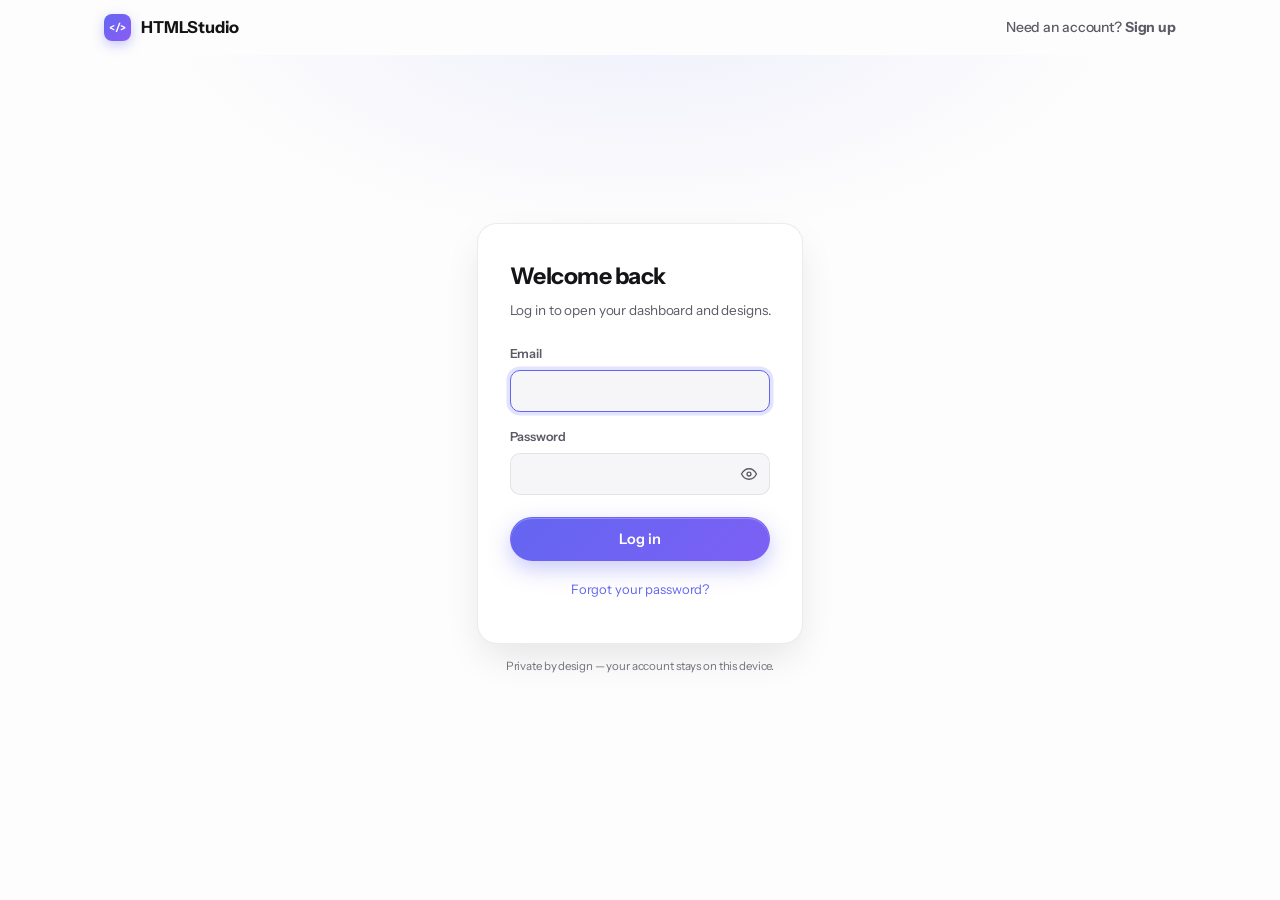
==== commit b38ed384: "Backend migration Phase 0-1: dataStore seam + Supabase schema/RLS Phase 1 (the client seam): introdu" ====
--- a/WebApp/dashboard.html
+++ b/WebApp/dashboard.html
@@ -6,6 +6,7 @@
 <meta name="color-scheme" content="light dark">
 <title>Dashboard — HTMLStudio</title>
 <link rel="stylesheet" href="aurora.css">
+<script src="datastore.js"></script>
 <script src="auth.js"></script>
 <script>
   // Apply saved theme before first paint to avoid a flash.
@@ -89,9 +90,8 @@
   document.getElementById('avatar').textContent =
     (session.name.trim()[0] || 'A').toUpperCase();
 
-  // Workspace stats come from the editor's own store.
-  let store = {};
-  try { store = JSON.parse(localStorage.getItem('aurora-editor.v1') || '{}'); } catch {}
+  // Workspace stats come from the editor's own store (via the AuroraData seam).
+  const store = window.AuroraData ? AuroraData.getJSON('aurora-editor.v1', {}) : {};
   document.getElementById('stat-templates').textContent = (store.templates || []).length;
   document.getElementById('stat-blocks').textContent = (store.myBlocks || []).length;
   document.getElementById('stat-presets').textContent = (store.utmPresets || []).length;
--- a/WebApp/aurora.css
+++ b/WebApp/aurora.css
@@ -304,3 +304,28 @@
 }
 .site-footer a { color: var(--fg-dim); }
 .site-footer a:hover { color: var(--accent); }
+
+/* ---------- Password field: reveal toggle + strength meter ---------- */
+.pw-field { position: relative; }
+.pw-field .field-input { padding-right: 42px; }
+.pw-toggle {
+  position: absolute; right: 6px; top: 50%; transform: translateY(-50%);
+  width: 30px; height: 30px; border: none; background: transparent; color: var(--fg-dim);
+  cursor: pointer; display: flex; align-items: center; justify-content: center; border-radius: 6px;
+}
+.pw-toggle:hover { color: var(--fg); background: var(--hover); }
+.pw-toggle svg { width: 18px; height: 18px; }
+.pw-strength { display: flex; align-items: center; gap: 8px; margin: 7px 0 2px; }
+.pw-bars { display: flex; gap: 4px; flex: 1; }
+.pw-bars i { height: 4px; flex: 1; border-radius: 2px; background: var(--border); transition: background 0.2s ease; }
+.pw-strength-label { font-size: 11px; font-weight: 600; color: var(--fg-dim); min-width: 44px; text-align: right; }
+.pw-strength.lvl-1 { --_pwc: var(--danger); }
+.pw-strength.lvl-2 { --_pwc: var(--warn); }
+.pw-strength.lvl-3 { --_pwc: #eab308; }
+.pw-strength.lvl-4 { --_pwc: var(--live); }
+.pw-strength.lvl-1 .pw-bars i:nth-child(-n+1),
+.pw-strength.lvl-2 .pw-bars i:nth-child(-n+2),
+.pw-strength.lvl-3 .pw-bars i:nth-child(-n+3),
+.pw-strength.lvl-4 .pw-bars i:nth-child(-n+4) { background: var(--_pwc); }
+.pw-strength.lvl-1 .pw-strength-label { color: var(--danger); }
+.pw-strength.lvl-4 .pw-strength-label { color: var(--live); }
